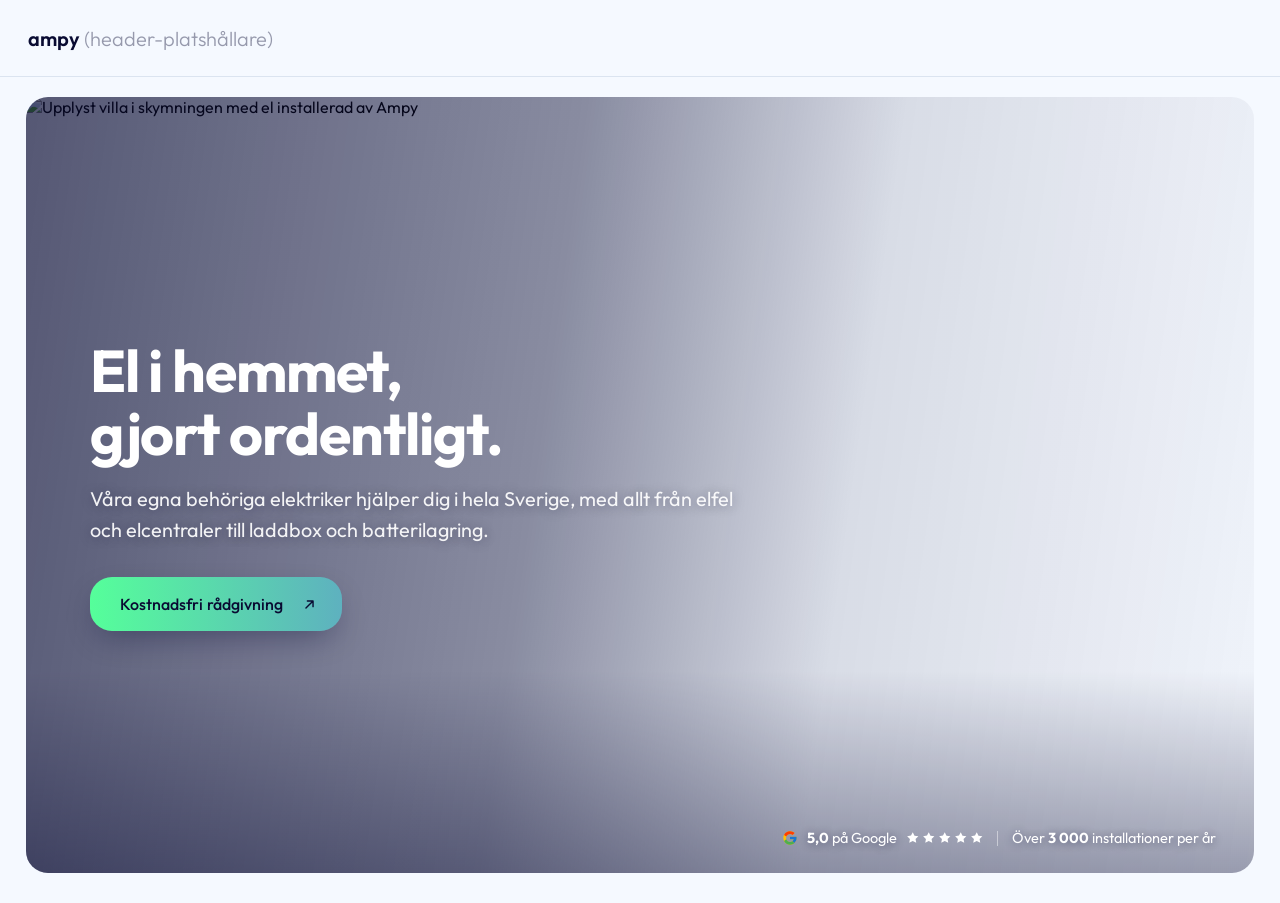
==== delivery/preview/index.html @ 8425090b "Handover: complete Chris delivery package (Bricks paste-JSON + scoped CSS + HTML + [ampy_hero1] PHP " ====
<!DOCTYPE html>
<html lang="sv">
<head>
<meta charset="utf-8">
<meta name="viewport" content="width=device-width, initial-scale=1">
<title>Ampy Hero 1 — leverans-preview (samma bytes som skeppas)</title>
<link rel="stylesheet" href="../hero-1.css">
<style>
  /* Endast preview-scaffolding — INTE del av leveransen.
     Simulerar sajtheaderns höjd + Outfit (sajten self-hostar den i prod). */
  @import url('https://fonts.googleapis.com/css2?family=Outfit:wght@300;400;500;600;700&display=swap');
  body{margin:0;background:#f5f9ff;}
  .fake-header{height:76px;background:#f5f9ff;border-bottom:1px solid #dbe4f0;
    display:flex;align-items:center;padding:0 28px;font:600 20px 'Outfit',sans-serif;color:#090b32;}
  @media (max-width:992px){.fake-header{height:66px;}}
</style>
</head>
<body>
<div class="fake-header">ampy&nbsp;<span style="opacity:.4;font-weight:300">(header-platshållare)</span></div>

<!-- ▼▼ LEVERANSEN — identisk med hero-1.html (bild pekas om till assets/) ▼▼ -->
<section class="ampy-hero1" aria-label="Ampy – el i hemmet">
  <div class="ampy-hero1__frame">
    <img src="../assets/hero-1-bg.webp" alt="Upplyst villa i skymningen med el installerad av Ampy" fetchpriority="high" loading="eager">
    <div class="ampy-hero1__veil" aria-hidden="true"></div>
    <div class="ampy-hero1__content">
      <h1 class="ampy-hero1__title">El i hemmet, gjort ordentligt.</h1>
      <p class="ampy-hero1__lead">Våra egna behöriga elektriker hjälper dig i hela Sverige, med allt från elfel och elcentraler till laddbox och batterilagring.</p>
      <a class="ampy-hero1__cta" href="https://ampy.se/kontakt/">
        Kostnadsfri rådgivning
        <svg width="17" height="17" viewBox="0 0 24 24" fill="none" aria-hidden="true"><path d="M7 17 17 7M9 7h8v8" stroke="currentColor" stroke-width="2" stroke-linecap="round" stroke-linejoin="round"/></svg>
      </a>
    </div>
    <div class="ampy-hero1__proof">
      <a class="g-row" href="https://ampy.se/omdomen/" aria-label="Ampys omdömen, 5,0 på Google">
        <svg class="g-icon" width="16" height="16" viewBox="0 0 48 48" aria-hidden="true"><path fill="#FFC107" d="M43.6 20.1H42V20H24v8h11.3C33.7 32.7 29.2 36 24 36c-6.6 0-12-5.4-12-12s5.4-12 12-12c3.1 0 5.9 1.2 8 3l5.7-5.7C34.2 6.1 29.3 4 24 4 13 4 4 13 4 24s9 20 20 20 20-9 20-20c0-1.3-.1-2.6-.4-3.9z"/><path fill="#FF3D00" d="m6.3 14.7 6.6 4.8C14.7 15.1 19 12 24 12c3.1 0 5.9 1.2 8 3l5.7-5.7C34.2 6.1 29.3 4 24 4 16.3 4 9.7 8.3 6.3 14.7z"/><path fill="#4CAF50" d="M24 44c5.2 0 9.9-2 13.4-5.2l-6.2-5.2C29.2 35.1 26.7 36 24 36c-5.2 0-9.6-3.3-11.3-8l-6.5 5C9.5 39.6 16.2 44 24 44z"/><path fill="#1976D2" d="M43.6 20.1H42V20H24v8h11.3c-.8 2.2-2.2 4.2-4.1 5.6l6.2 5.2C41.4 34.8 44 29.9 44 24c0-1.3-.1-2.6-.4-3.9z"/></svg>
        <span class="g-label"><strong>5,0</strong> på Google</span>
        <span class="stars" aria-hidden="true">
          <svg viewBox="0 0 24 24"><path d="m12 2 3.1 6.3 6.9 1-5 4.9 1.2 6.9L12 17.8 5.8 21l1.2-6.9-5-4.9 6.9-1z"/></svg>
          <svg viewBox="0 0 24 24"><path d="m12 2 3.1 6.3 6.9 1-5 4.9 1.2 6.9L12 17.8 5.8 21l1.2-6.9-5-4.9 6.9-1z"/></svg>
          <svg viewBox="0 0 24 24"><path d="m12 2 3.1 6.3 6.9 1-5 4.9 1.2 6.9L12 17.8 5.8 21l1.2-6.9-5-4.9 6.9-1z"/></svg>
          <svg viewBox="0 0 24 24"><path d="m12 2 3.1 6.3 6.9 1-5 4.9 1.2 6.9L12 17.8 5.8 21l1.2-6.9-5-4.9 6.9-1z"/></svg>
          <svg viewBox="0 0 24 24"><path d="m12 2 3.1 6.3 6.9 1-5 4.9 1.2 6.9L12 17.8 5.8 21l1.2-6.9-5-4.9 6.9-1z"/></svg>
        </span>
      </a>
      <span class="sep" aria-hidden="true"></span>
      <span class="vol">Över <strong>3 000</strong> installationer per år</span>
    </div>
  </div>
</section>
<!-- ▲▲ LEVERANSEN slutar ▲▲ -->
</body>
</html>
---- delivery/hero-1.css ----
/* ============================================================================
   Ampy — Hero 1 "El i hemmet, gjort ordentligt." (startsidans section 1)
   FluentSnippets: lägg som CSS-snippet (eller i Bricks Code-elementets CSS-pane
   — hero-1-bricks.json bär redan exakt denna CSS i cssCode).

   PRODUKTIONSHÄRDAD — värdena är 1:1 från den ägargodkända prototypen
   (julius447.github.io/Hero-1, commit a20119f). Ändra INTE värden ("approved
   rendering is canon") — bara konfig-knopparna längst upp.

   - Allt scopat under .ampy-hero1 → noll läckage in i temat.
   - Enheter är px (WordPress kör INTE prototypens 62.5%-rem-bas).
   - TYPOGRAFI ÄR MEDVETET PINNAD TILL OUTFIT (till skillnad från mini-menyns
     block som ärver): den godkända renderingen är Outfit 700 i rubriken.
     Sajten self-hostar redan Outfit — ingen extra @font-face här.
   - --ampy-header-h MÅSTE matcha sajtheaderns verkliga höjd (76px desktop /
     66px mobil i header-prototypen). Fel värde = fel hero-höjd.
   - Bilden ligger som <img> i markupen (inte background) för fetchpriority +
     riktig LCP. Ladda upp assets/hero-1-bg.webp till /wp-content/uploads/.
   - Ingen JS behövs — blocket är helt statiskt/CSS-buret.
   ============================================================================ */

.ampy-hero1{
  /* ---- konfig-knoppar ---- */
  --ampy-header-h:76px;          /* = sajtheaderns höjd desktop */
  --ampy-header-h-m:66px;        /* = sajtheaderns höjd <=992px */
  /* ---- tokens (Ampy-produktion) ---- */
  --ap-navy:#090b32; --ap-teal:#00a991; --ap-mint:#55ff9a; --ap-steel:#5eb1bf;
  --ap-offwhite:#f5f9ff;

  display:block;
  font-family:'Outfit',ui-sans-serif,system-ui,sans-serif;
  background:var(--ap-offwhite);
  padding:clamp(12px,1.6vw,20px) clamp(14px,2vw,26px) clamp(20px,2.6vw,30px);
}
.ampy-hero1 *,.ampy-hero1 *::before,.ampy-hero1 *::after{box-sizing:border-box;margin:0;padding:0;}
.ampy-hero1 a{text-decoration:none;}
.ampy-hero1 img,.ampy-hero1 svg{display:block;max-width:100%;}

/* ---- den inramade foto-heron (Evify-strukturen: vit "safety line" runt) ---- */
.ampy-hero1__frame{
  position:relative;
  max-width:1700px;
  margin-inline:auto;
  height:calc(100vh - var(--ampy-header-h) - 48px);   /* fallback */
  height:calc(100svh - var(--ampy-header-h) - 48px);
  min-height:620px;
  max-height:950px;
  border-radius:22px;
  overflow:hidden;
}
.ampy-hero1__frame > img{
  position:absolute;inset:0;width:100%;height:100%;
  object-fit:cover;object-position:62% 60%;
}
.ampy-hero1__veil{
  position:absolute;inset:0;
  background:
    linear-gradient(98deg,rgba(9,11,50,.68) 0%,rgba(9,11,50,.46) 42%,rgba(9,11,50,.12) 66%,rgba(9,11,50,.02) 100%),
    linear-gradient(0deg,rgba(9,11,50,.38) 0%,rgba(9,11,50,0) 26%);
}

/* ---- textstacken (vit, vänster, vertikalt centrerad) ---- */
.ampy-hero1__content{
  position:relative;z-index:1;height:100%;
  display:flex;flex-direction:column;justify-content:center;
  padding:0 clamp(24px,5vw,84px);
  max-width:800px;
}
.ampy-hero1__title{
  font-family:inherit;
  font-size:clamp(36px,4.6vw,60px);
  line-height:1.07;font-weight:700;letter-spacing:-.018em;
  color:#ffffff;text-wrap:balance;
}
.ampy-hero1__lead{
  font-size:clamp(17px,1.55vw,22px);
  line-height:1.58;font-weight:400;
  color:rgba(255,255,255,.92);
  margin-top:18px;
  text-shadow:0 1px 12px rgba(9,11,50,.35);
}
/* neutralisera auto-länkade ord som tema/plugins kan injicera i leaden */
.ampy-hero1 .ampy-hero1__lead *{color:inherit;text-decoration:none;}

/* ---- den ENDA CTA:n (ägar-referens: mint→stål-gradient, mörk text, ↗) ---- */
.ampy-hero1__cta{
  display:inline-flex;align-items:center;align-self:flex-start;
  gap:18px;margin-top:32px;
  padding:17px 24px 17px 30px;border-radius:22px;
  background:linear-gradient(90deg,#55ff9a 0%,#5eb1bf 100%);
  color:var(--ap-navy);
  font-family:inherit;font-size:16px;font-weight:500;letter-spacing:.005em;
  box-shadow:0 12px 32px -10px rgba(9,11,50,.45);
  transition:filter .22s ease,transform .22s ease;
  -webkit-tap-highlight-color:transparent;
}
.ampy-hero1__cta:hover{filter:brightness(.955);}
.ampy-hero1__cta:active{transform:scale(.985);}
.ampy-hero1__cta svg{flex:0 0 auto;transition:transform .22s ease;}
.ampy-hero1__cta:hover svg{transform:translate(2px,-2px);}
.ampy-hero1__cta:focus-visible{outline:3px solid var(--ap-navy);outline-offset:3px;}

/* ---- trust-raden i bildens fot (Evify-mönstret) ----
   OBS finess-uppmätt: G-ikon, "5,0 på Google", stjärnor, "|" och volymen delar
   exakt baslinje. "5,0 på Google" ligger i EN span (vanligt mellanslag) —
   splittra den INTE i flex-barn, det var det som skapade hålet. */
.ampy-hero1__proof{
  position:absolute;z-index:1;
  right:clamp(24px,3vw,44px);bottom:clamp(20px,3vh,32px);
  display:flex;align-items:center;gap:14px;
  font-size:14.5px;font-weight:400;line-height:1;
  color:#ffffff;text-shadow:0 1px 8px rgba(9,11,50,.45);
}
.ampy-hero1__proof .g-row{display:inline-flex;align-items:center;gap:9px;color:inherit;}
.ampy-hero1__proof .g-icon{flex:0 0 auto;display:block;}
.ampy-hero1__proof .g-label{white-space:nowrap;}
.ampy-hero1__proof .g-label strong{font-weight:700;}
.ampy-hero1__proof .g-row:hover .g-label{text-decoration:underline;}
.ampy-hero1__proof .stars{display:inline-flex;gap:2.5px;}
.ampy-hero1__proof .stars svg{width:13.5px;height:13.5px;fill:#ffffff;display:block;}
.ampy-hero1__proof .sep{width:1px;height:15px;background:rgba(255,255,255,.45);}
.ampy-hero1__proof .vol{white-space:nowrap;}
.ampy-hero1__proof .vol strong{font-weight:700;}

/* ============================================================
   RESPONSIVT — tre lägen (verifierade 1440/1280/1024/853/768/650/540/414/390/375)
   ============================================================ */

/* ---- surfplatta 993–1200: tempererad skala + starkare veil-mitt ---- */
@media (min-width:993px) and (max-width:1200px){
  .ampy-hero1__content{max-width:640px;}
  .ampy-hero1__title{font-size:clamp(40px,5vw,52px);}
  .ampy-hero1__veil{
    background:
      linear-gradient(98deg,rgba(9,11,50,.68) 0%,rgba(9,11,50,.52) 42%,rgba(9,11,50,.12) 66%,rgba(9,11,50,.02) 100%),
      linear-gradient(0deg,rgba(9,11,50,.38) 0%,rgba(9,11,50,0) 26%);
  }
}

/* ---- gemensam ram <=992 ---- */
@media (max-width:992px){
  .ampy-hero1{padding:10px 10px 16px;}
  .ampy-hero1__frame{
    height:calc(100vh - var(--ampy-header-h-m) - 26px);   /* fallback */
    height:calc(100svh - var(--ampy-header-h-m) - 26px);
    min-height:520px;border-radius:18px;
  }
  .ampy-hero1__cta{align-self:flex-start;gap:16px;padding:15px 22px 15px 26px;font-size:15.5px;}
}

/* ---- mellanband 561–992 (stor mobil landskap / liten surfplatta):
        centrerad tempererad desktop-komposition ---- */
@media (min-width:561px) and (max-width:992px){
  .ampy-hero1__content{justify-content:center;padding:0 clamp(30px,6vw,60px);max-width:640px;}
  .ampy-hero1__title{font-size:clamp(38px,6.2vw,50px);}
  .ampy-hero1__lead{font-size:clamp(16px,2.3vw,19px);}
  .ampy-hero1__proof{right:24px;bottom:20px;}
}

/* ---- äkta mobil <=560 (viktigaste spannet 360–400):
        textblocket VERTIKALT CENTRERAT med lätt optisk bias (7vh) ---- */
@media (max-width:560px){
  .ampy-hero1__frame > img{object-position:66% 62%;}
  .ampy-hero1__veil{
    background:
      linear-gradient(180deg,rgba(9,11,50,.30) 0%,rgba(9,11,50,.24) 30%,rgba(9,11,50,.28) 62%,rgba(9,11,50,.64) 100%),
      linear-gradient(98deg,rgba(9,11,50,.28) 0%,rgba(9,11,50,.05) 60%);
  }
  .ampy-hero1__content{justify-content:center;padding:0 24px 7vh;max-width:none;height:100%;}
  .ampy-hero1__title{font-size:36px;}
  .ampy-hero1__lead{font-size:15.5px;line-height:1.55;margin-top:14px;}  /* = 3 rader @360–414 */
  .ampy-hero1__cta{gap:13px;padding:13px 19px 13px 23px;font-size:15px;margin-top:26px;}
  .ampy-hero1__proof{
    right:auto;left:24px;bottom:20px;
    flex-direction:column;align-items:flex-start;gap:9px;font-size:13.5px;
  }
  .ampy-hero1__proof .sep{width:26px;height:1px;background:rgba(255,255,255,.38);}
  .ampy-hero1__proof .vol{opacity:.92;}
}

@media (prefers-reduced-motion:reduce){
  .ampy-hero1 *,.ampy-hero1 *::before,.ampy-hero1 *::after{animation:none !important;transition:none !important;}
}
@media (forced-colors:active){
  .ampy-hero1__cta:focus-visible{outline:2px solid;outline-offset:2px;}
}
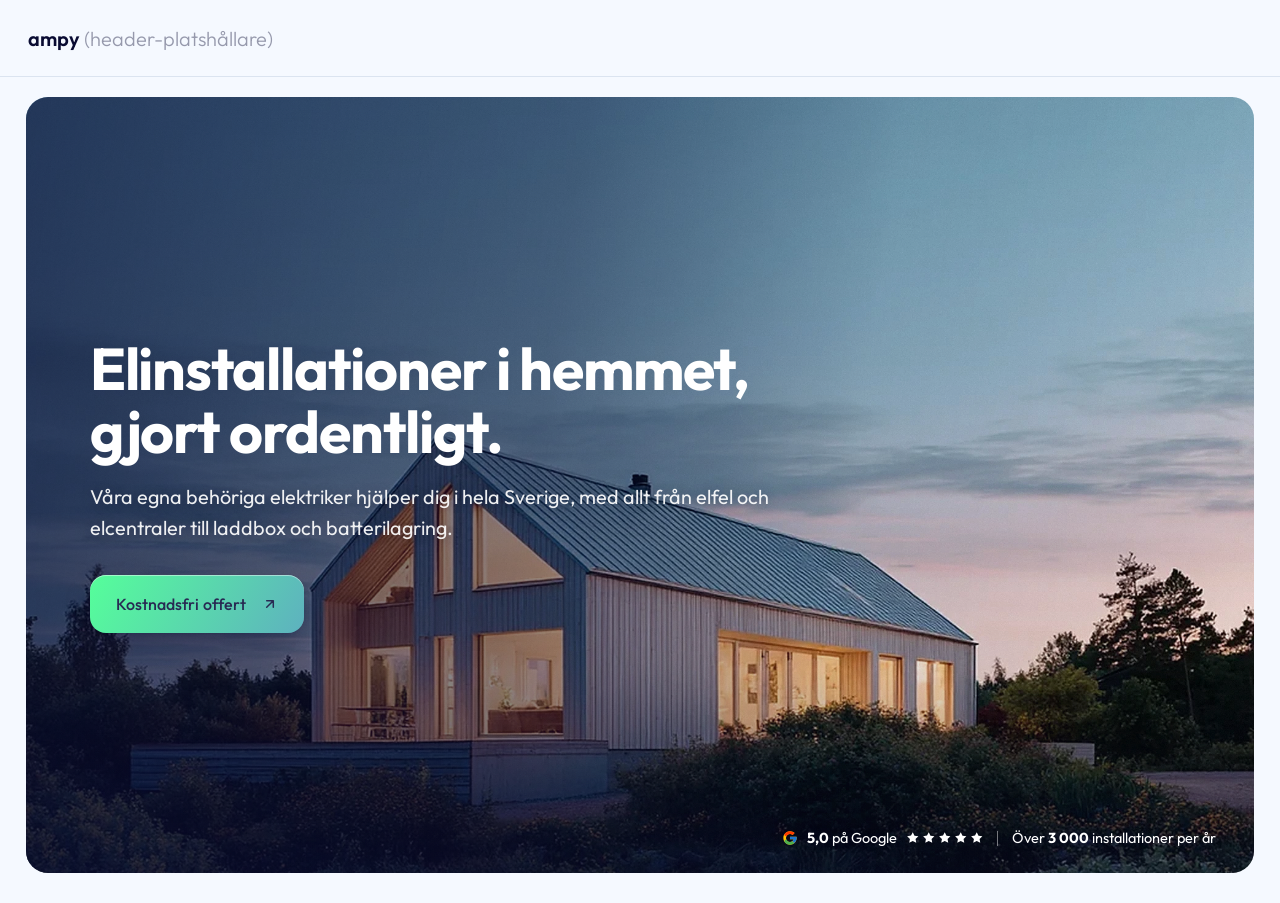
==== commit d326a696: "Handover r6: delivery package updated to match owner changes — H1 'Elinstallationer i hemmet' (with " ====
--- a/delivery/preview/index.html
+++ b/delivery/preview/index.html
@@ -24,15 +24,15 @@
     <img src="../assets/hero-1-bg.webp" alt="Upplyst villa i skymningen med el installerad av Ampy" fetchpriority="high" loading="eager">
     <div class="ampy-hero1__veil" aria-hidden="true"></div>
     <div class="ampy-hero1__content">
-      <h1 class="ampy-hero1__title">El i hemmet, gjort ordentligt.</h1>
+      <h1 class="ampy-hero1__title">Elinstallationer i hemmet,<br> gjort ordentligt.</h1>
       <p class="ampy-hero1__lead">Våra egna behöriga elektriker hjälper dig i hela Sverige, med allt från elfel och elcentraler till laddbox och batterilagring.</p>
-      <a class="ampy-hero1__cta" href="https://ampy.se/kontakt/">
-        Kostnadsfri rådgivning
-        <svg width="17" height="17" viewBox="0 0 24 24" fill="none" aria-hidden="true"><path d="M7 17 17 7M9 7h8v8" stroke="currentColor" stroke-width="2" stroke-linecap="round" stroke-linejoin="round"/></svg>
+      <a class="ampy-hero1__cta" href="https://ampy.se/offert/">
+        Kostnadsfri offert
+        <svg class="pil" width="16" height="16" viewBox="0 0 16 16" fill="none" aria-hidden="true"><path d="M4.7 11.3 11.3 4.7M11.3 4.7H4.7M11.3 4.7v6.6" stroke="currentColor" stroke-width="1.5" stroke-linecap="round" stroke-linejoin="round"/></svg>
       </a>
     </div>
     <div class="ampy-hero1__proof">
-      <a class="g-row" href="https://ampy.se/omdomen/" aria-label="Ampys omdömen, 5,0 på Google">
+      <a class="g-row" href="https://www.google.com/maps/place/Ampy/@59.3576299,17.9842061,17z/data=!3m1!4b1!4m6!3m5!1s0x2bec1ce5c4ed9ce9:0xfce1752e84a1bfee!8m2!3d59.3576272!4d17.986781!16s%2Fg%2F11ypjy9rrm" target="_blank" rel="noopener" aria-label="Ampys omdömen, 5,0 på Google">
         <svg class="g-icon" width="16" height="16" viewBox="0 0 48 48" aria-hidden="true"><path fill="#FFC107" d="M43.6 20.1H42V20H24v8h11.3C33.7 32.7 29.2 36 24 36c-6.6 0-12-5.4-12-12s5.4-12 12-12c3.1 0 5.9 1.2 8 3l5.7-5.7C34.2 6.1 29.3 4 24 4 13 4 4 13 4 24s9 20 20 20 20-9 20-20c0-1.3-.1-2.6-.4-3.9z"/><path fill="#FF3D00" d="m6.3 14.7 6.6 4.8C14.7 15.1 19 12 24 12c3.1 0 5.9 1.2 8 3l5.7-5.7C34.2 6.1 29.3 4 24 4 16.3 4 9.7 8.3 6.3 14.7z"/><path fill="#4CAF50" d="M24 44c5.2 0 9.9-2 13.4-5.2l-6.2-5.2C29.2 35.1 26.7 36 24 36c-5.2 0-9.6-3.3-11.3-8l-6.5 5C9.5 39.6 16.2 44 24 44z"/><path fill="#1976D2" d="M43.6 20.1H42V20H24v8h11.3c-.8 2.2-2.2 4.2-4.1 5.6l6.2 5.2C41.4 34.8 44 29.9 44 24c0-1.3-.1-2.6-.4-3.9z"/></svg>
         <span class="g-label"><strong>5,0</strong> på Google</span>
         <span class="stars" aria-hidden="true">
--- a/delivery/hero-1.css
+++ b/delivery/hero-1.css
@@ -64,7 +64,7 @@
   position:relative;z-index:1;height:100%;
   display:flex;flex-direction:column;justify-content:center;
   padding:0 clamp(24px,5vw,84px);
-  max-width:800px;
+  max-width:880px;   /* rymmer "Elinstallationer i hemmet," på rad 1 (2-radig H1) */
 }
 .ampy-hero1__title{
   font-family:inherit;
@@ -72,6 +72,9 @@
   line-height:1.07;font-weight:700;letter-spacing:-.018em;
   color:#ffffff;text-wrap:balance;
 }
+/* H1 bryter efter "hemmet," på desktop (≥993); på mobil göms brytet → naturlig wrap */
+.ampy-hero1__title br{display:none;}
+@media (min-width:993px){ .ampy-hero1__title br{display:inline;} }
 .ampy-hero1__lead{
   font-size:clamp(17px,1.55vw,22px);
   line-height:1.58;font-weight:400;
@@ -82,23 +85,35 @@
 /* neutralisera auto-länkade ord som tema/plugins kan injicera i leaden */
 .ampy-hero1 .ampy-hero1__lead *{color:inherit;text-decoration:none;}
 
-/* ---- den ENDA CTA:n (ägar-referens: mint→stål-gradient, mörk text, ↗) ---- */
+/* ---- den ENDA CTA:n — kanonisk "Kostnadsfri offert" från repo julius447/CTA-website
+   (offert-cta / radgivning-cta-mönstret: 120° mint→stål-gradient, mjuk navy-text,
+   inset-highlight + grön glow, pil skalar 1.18 vid hover). Heron ärver library-CTA:n. ---- */
 .ampy-hero1__cta{
   display:inline-flex;align-items:center;align-self:flex-start;
-  gap:18px;margin-top:32px;
-  padding:17px 24px 17px 30px;border-radius:22px;
-  background:linear-gradient(90deg,#55ff9a 0%,#5eb1bf 100%);
-  color:var(--ap-navy);
-  font-family:inherit;font-size:16px;font-weight:500;letter-spacing:.005em;
-  box-shadow:0 12px 32px -10px rgba(9,11,50,.45);
-  transition:filter .22s ease,transform .22s ease;
+  gap:16px;margin-top:32px;min-height:58px;
+  padding:11px 26px;border-radius:16px;
+  background:linear-gradient(120deg,#55ff9a 0%,#5eb1bf 100%);
+  color:hsl(237 35% 24%);
+  font-family:inherit;font-size:16px;font-weight:500;line-height:1;letter-spacing:.005em;white-space:nowrap;
+  text-decoration:none;
+  box-shadow:
+    inset 0 1px 0 rgba(255,255,255,.45),
+    0 2px 4px rgba(9,11,50,.10),
+    0 14px 32px -8px rgba(9,11,50,.40);
+  transition:transform .16s ease,box-shadow .16s ease,filter .16s ease;
   -webkit-tap-highlight-color:transparent;
 }
-.ampy-hero1__cta:hover{filter:brightness(.955);}
-.ampy-hero1__cta:active{transform:scale(.985);}
-.ampy-hero1__cta svg{flex:0 0 auto;transition:transform .22s ease;}
-.ampy-hero1__cta:hover svg{transform:translate(2px,-2px);}
-.ampy-hero1__cta:focus-visible{outline:3px solid var(--ap-navy);outline-offset:3px;}
+.ampy-hero1__cta:hover{
+  transform:translateY(-1.5px);filter:saturate(1.06) brightness(1.02);
+  box-shadow:
+    inset 0 1px 0 rgba(255,255,255,.5),
+    0 3px 6px rgba(9,11,50,.12),
+    0 18px 38px -8px rgba(9,11,50,.46);
+}
+.ampy-hero1__cta:active{transform:translateY(0);}
+.ampy-hero1__cta .pil{flex:0 0 auto;transition:transform .16s ease;}
+.ampy-hero1__cta:hover .pil{transform:scale(1.18);}
+.ampy-hero1__cta:focus-visible{outline:3px solid var(--ap-teal);outline-offset:3px;}
 
 /* ---- trust-raden i bildens fot (Evify-mönstret) ----
    OBS finess-uppmätt: G-ikon, "5,0 på Google", stjärnor, "|" och volymen delar
@@ -128,8 +143,8 @@
 
 /* ---- surfplatta 993–1200: tempererad skala + starkare veil-mitt ---- */
 @media (min-width:993px) and (max-width:1200px){
-  .ampy-hero1__content{max-width:640px;}
-  .ampy-hero1__title{font-size:clamp(40px,5vw,52px);}
+  .ampy-hero1__content{max-width:720px;}
+  .ampy-hero1__title{font-size:clamp(38px,4.4vw,46px);}
   .ampy-hero1__veil{
     background:
       linear-gradient(98deg,rgba(9,11,50,.68) 0%,rgba(9,11,50,.52) 42%,rgba(9,11,50,.12) 66%,rgba(9,11,50,.02) 100%),
@@ -145,7 +160,7 @@
     height:calc(100svh - var(--ampy-header-h-m) - 26px);
     min-height:520px;border-radius:18px;
   }
-  .ampy-hero1__cta{align-self:flex-start;gap:16px;padding:15px 22px 15px 26px;font-size:15.5px;}
+  .ampy-hero1__cta{align-self:flex-start;gap:14px;min-height:54px;padding:10px 24px;font-size:15.5px;}
 }
 
 /* ---- mellanband 561–992 (stor mobil landskap / liten surfplatta):
@@ -169,7 +184,7 @@
   .ampy-hero1__content{justify-content:center;padding:0 24px 7vh;max-width:none;height:100%;}
   .ampy-hero1__title{font-size:36px;}
   .ampy-hero1__lead{font-size:15.5px;line-height:1.55;margin-top:14px;}  /* = 3 rader @360–414 */
-  .ampy-hero1__cta{gap:13px;padding:13px 19px 13px 23px;font-size:15px;margin-top:26px;}
+  .ampy-hero1__cta{gap:12px;min-height:52px;padding:9px 22px;font-size:15px;margin-top:26px;}
   .ampy-hero1__proof{
     right:auto;left:24px;bottom:20px;
     flex-direction:column;align-items:flex-start;gap:9px;font-size:13.5px;
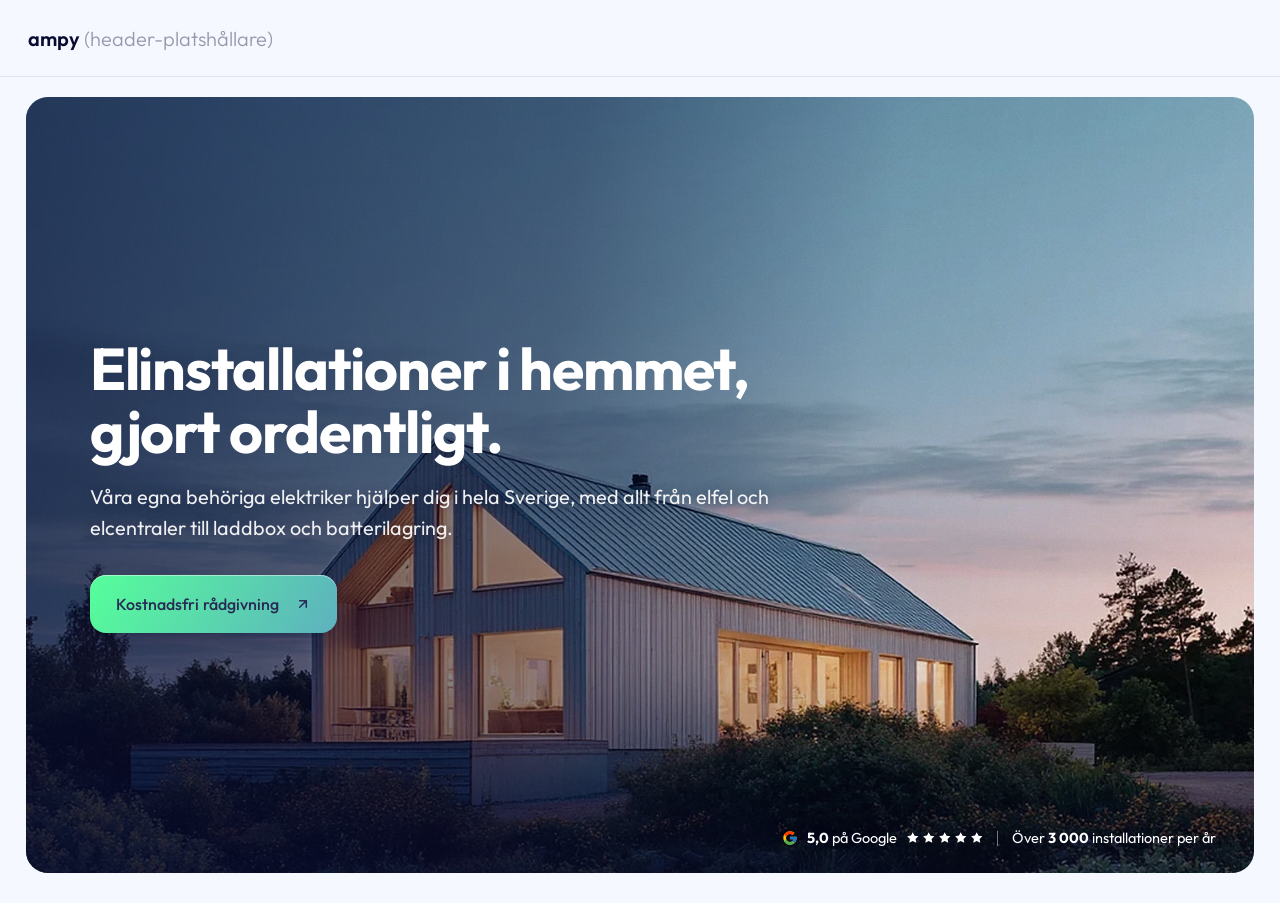
==== commit ab3d982f: "r7: revert CTA to 'Kostnadsfri rådgivning' -> ampy.se/kontakt/ (owner) — keeps canonical CTA design;" ====
--- a/delivery/preview/index.html
+++ b/delivery/preview/index.html
@@ -26,8 +26,8 @@
     <div class="ampy-hero1__content">
       <h1 class="ampy-hero1__title">Elinstallationer i hemmet,<br> gjort ordentligt.</h1>
       <p class="ampy-hero1__lead">Våra egna behöriga elektriker hjälper dig i hela Sverige, med allt från elfel och elcentraler till laddbox och batterilagring.</p>
-      <a class="ampy-hero1__cta" href="https://ampy.se/offert/">
-        Kostnadsfri offert
+      <a class="ampy-hero1__cta" href="https://ampy.se/kontakt/">
+        Kostnadsfri rådgivning
         <svg class="pil" width="16" height="16" viewBox="0 0 16 16" fill="none" aria-hidden="true"><path d="M4.7 11.3 11.3 4.7M11.3 4.7H4.7M11.3 4.7v6.6" stroke="currentColor" stroke-width="1.5" stroke-linecap="round" stroke-linejoin="round"/></svg>
       </a>
     </div>
